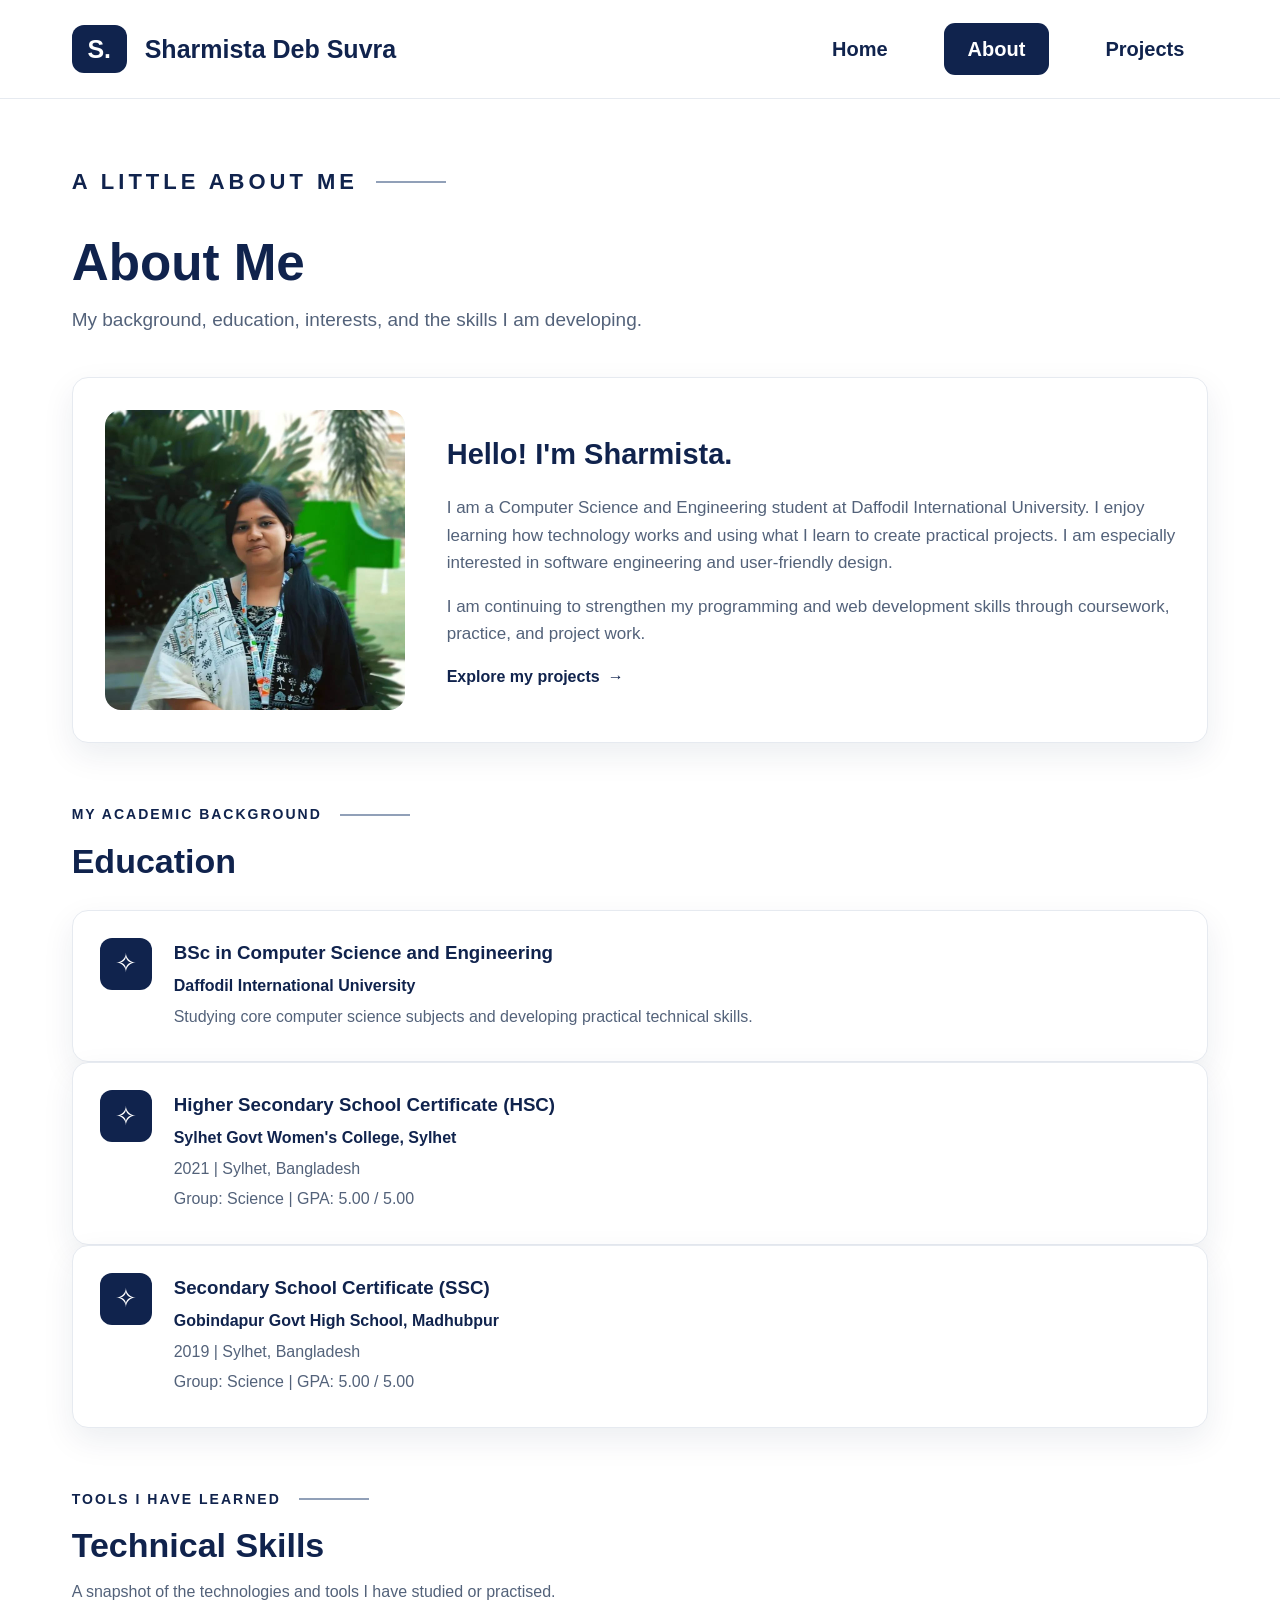
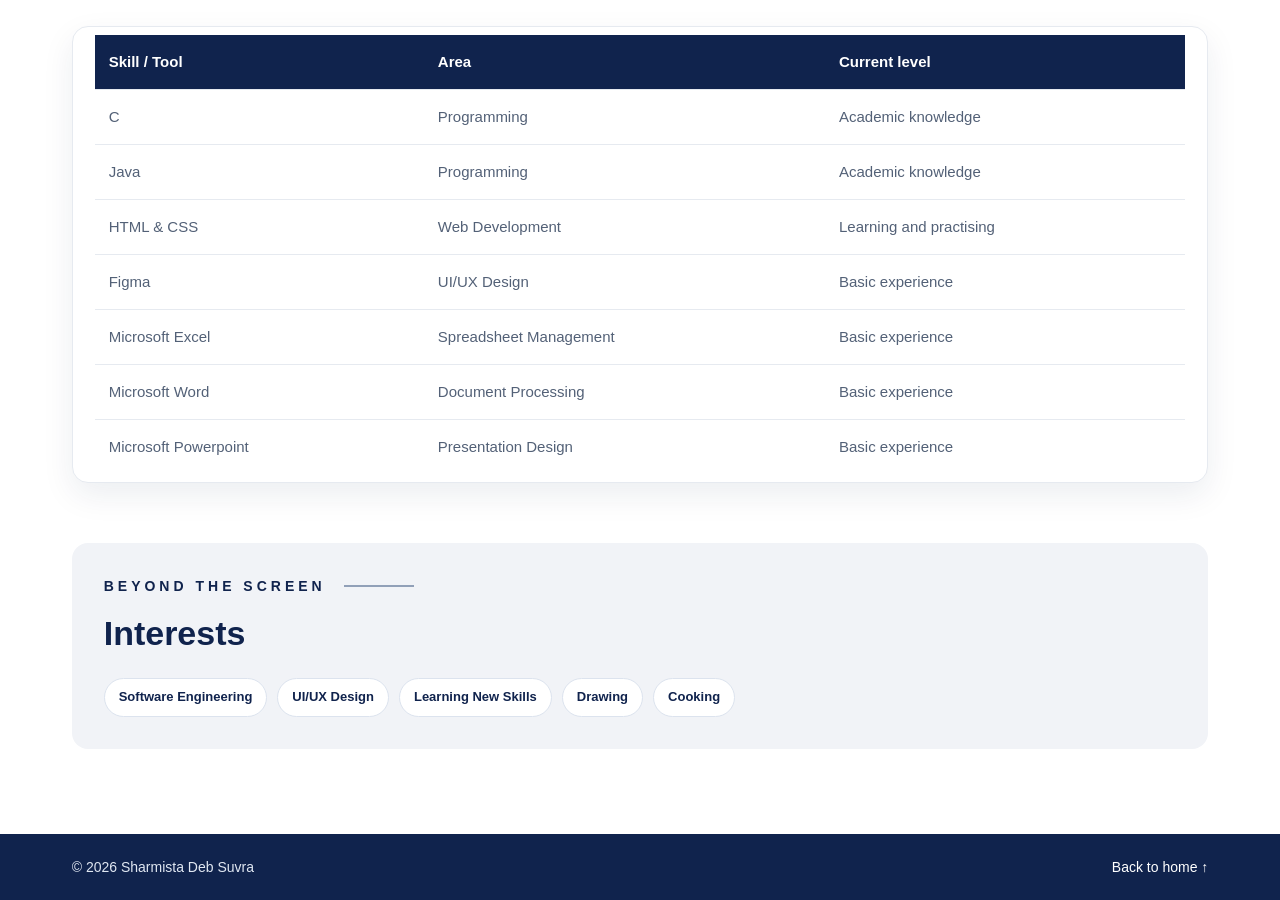
==== about.html @ dc6d581b "Add files via upload" ====
<!DOCTYPE html>
<html lang="en">
<head>
    <meta charset="UTF-8">
    <meta name="viewport" content="width=device-width, initial-scale=1.0">
    <meta name="description" content="Learn about Sharmista Deb Suvra, her education and technical skills.">
    <title>About | Sharmista Deb Suvra</title>
    <link rel="stylesheet" href="./style.css">
</head>
<body>
    <header class="site-header">
        <nav class="navbar container" aria-label="Main navigation">
            <a class="brand" href="index.html" aria-label="Sharmista Deb Suvra home">
                <span class="brand-mark">S.</span><span>Sharmista Deb Suvra</span>
            </a>
            <ul class="nav-links">
                <li><a href="index.html">Home</a></li>
                <li><a class="active" href="about.html" aria-current="page">About</a></li>
                <li><a href="projects.html">Projects</a></li>
            </ul>
            <!-- <a class="nav-contact" href="projects.html#contact">Contact Me <span aria-hidden="true">↗</span></a> -->
        </nav>
    </header>

    <main class="page-main container">
        <section class="page-heading">
            <p class="eyebrow">A LITTLE ABOUT ME <span></span></p>
            <h1>About Me</h1>
            <p>My background, education, interests, and the skills I am developing.</p>
        </section>

        <section class="about-intro content-card">
            <div class="about-photo-wrap"><img src="./profile.jpeg" alt="Sharmista Deb Suvra"></div>
            <div>
                <h2>Hello! I'm Sharmista.</h2>
                <p>
                    I am a Computer Science and Engineering student at Daffodil International
                    University. I enjoy learning how technology works and using what I learn to
                    create practical projects. I am especially interested in software engineering
                    and user-friendly design.
                </p>
                <p>
                    I am continuing to strengthen my programming and web development skills
                    through coursework, practice, and project work.
                </p>
                <a class="text-link" href="projects.html">Explore my projects <span aria-hidden="true">→</span></a>
            </div>
        </section>

        <section class="section-block">
            <div class="section-title">
                <p class="eyebrow">MY ACADEMIC BACKGROUND <span></span></p>
                <h2>Education</h2>
            </div>
            <article class="education-card content-card">
                <div class="education-icon" aria-hidden="true">✧</div>
                <div>
                    <h3>BSc in Computer Science and Engineering</h3>
                    <p class="muted">Daffodil International University</p>
                    <p>Studying core computer science subjects and developing practical technical skills.</p>
                </div>
            </article>
            <article class="education-card content-card">
    <div class="education-icon" aria-hidden="true">✧</div>
    <div>
        <h3>Higher Secondary School Certificate (HSC)</h3>
        <p class="muted">Sylhet Govt Women's College, Sylhet</p>
        <p>2021 | Sylhet, Bangladesh</p>
        <p>Group: Science | GPA: 5.00 / 5.00</p>
    </div>
</article>
<article class="education-card content-card">
    <div class="education-icon" aria-hidden="true">✧</div>
    <div>
        <h3>Secondary School Certificate (SSC)</h3>
        <p class="muted">Gobindapur Govt High School, Madhubpur</p>
        <p>2019 | Sylhet, Bangladesh</p>
        <p>Group: Science | GPA: 5.00 / 5.00</p>
    </div>
</article>
        </section>

        <section class="section-block">
            <div class="section-title">
                <p class="eyebrow">TOOLS I HAVE LEARNED <span></span></p>
                <h2>Technical Skills</h2>
                <p class="section-description">A snapshot of the technologies and tools I have studied or practised.</p>
            </div>
            <div class="table-wrap content-card">
                <table>
                    <thead>
                        <tr><th scope="col">Skill / Tool</th><th scope="col">Area</th><th scope="col">Current level</th></tr>
                    </thead>
                    <tbody>
                        <tr><td>C</td><td>Programming</td><td>Academic knowledge</td></tr>
                        <tr><td>Java</td><td>Programming</td><td>Academic knowledge</td></tr>
                        <tr><td>HTML &amp; CSS</td><td>Web Development</td><td>Learning and practising</td></tr>
                        <tr><td>Figma</td><td>UI/UX Design</td><td>Basic experience</td></tr>
                        <tr><td>Microsoft Excel </td><td>Spreadsheet Management</td><td>Basic experience</td></tr>
                        <tr><td>Microsoft Word</td><td>Document Processing</td><td>Basic experience</td></tr>
                        <tr><td>Microsoft Powerpoint</td><td>Presentation Design</td><td>Basic experience</td></tr>
                    </tbody>
                </table>
            </div>
        </section>

        <section class="interests-panel">
            <p class="eyebrow">BEYOND THE SCREEN <span></span></p>
            <h2>Interests</h2>
            <div class="interest-list">
                <span>Software Engineering</span><span>UI/UX Design</span><span>Learning New Skills</span><span>Drawing</span><span>Cooking</span>
            </div>
        </section>
    </main>

    <footer class="site-footer">
        <div class="container footer-inner"><p>© 2026 Sharmista Deb Suvra</p><p><a href="index.html">Back to home ↑</a></p></div>
    </footer>
</body>
</html>
---- style.css ----
/* SHARMISTA DEB SUVRA - PORTFOLIO | HTML + CSS ONLY */
:root {
    --navy: #10234d;
    --navy-dark: #0b1d42;
    --ink: #17243b;
    --muted: #53627a;
    --line: #e6eaf0;
    --soft: #f1f3f7;
    --white: #fff;
    --shadow: 0 12px 32px rgba(16, 35, 77, .08);
}

* { box-sizing: border-box; }
html { scroll-behavior: smooth; }
body {
    margin: 0;
    color: var(--ink);
    background: var(--white);
    font-family: Arial, Helvetica, sans-serif;
    line-height: 1.6;
}
a { color: inherit; }
.container { width: min(1508px, calc(100% - 11.2%)); margin-inline: auto; }

/* Header */
.site-header {
    position: relative;
    z-index: 5;
    background: #fff;
    border-bottom: 1px solid var(--line);
}
.navbar {
    min-height: 98px;
    display: flex;
    align-items: center;
    justify-content: space-between;
    gap: 28px;
}
.brand {
    display: inline-flex;
    align-items: center;
    gap: 18px;
    color: var(--navy);
    text-decoration: none;
    font-size: 25px;
    font-weight: 700;
    white-space: nowrap;
}
.brand-mark {
    display: grid;
    place-items: center;
    width: 55px;
    height: 48px;
    border-radius: 12px;
    color: white;
    background: var(--navy);
    font-size: 25px;
}
.nav-links {
    display: flex;
    align-items: center;
    gap: 32px;
    padding: 0;
    margin: 0;
    list-style: none;
}
.nav-links a {
    display: inline-block;
    padding: 10px 24px;
    border-radius: 11px;
    color: var(--navy);
    text-decoration: none;
    font-size: 20px;
    font-weight: 700;
    transition: background .2s ease, color .2s ease;
}
.nav-links a:hover, .nav-links a.active { color: white; background: var(--navy); }
.nav-contact {
    padding: 13px 25px;
    border: 2px solid var(--navy);
    border-radius: 12px;
    color: var(--navy);
    text-decoration: none;
    font-size: 19px;
    font-weight: 700;
}
.nav-contact:hover { color: white; background: var(--navy); }

/* Homepage hero - text left, circular portrait right */
.hero {
    min-height: 755px;
    display: grid;
    grid-template-columns: 1.12fr .88fr;
    align-items: center;
    gap: 55px;
    padding-block: 65px 75px;
}
.hero-copy { max-width: 790px; }
.eyebrow {
    display: flex;
    align-items: center;
    gap: 18px;
    margin: 0 0 35px;
    color: var(--navy);
    font-size: 22px;
    font-weight: 800;
    letter-spacing: 4px;
}
.eyebrow span { display: inline-block; width: 70px; height: 2px; background: #91a0b8; }
.hero h1 {
    margin: 0;
    color: var(--navy);
    font-size: clamp(42px, 4.3vw, 70px);
    line-height: 1.12;
    letter-spacing: -1.8px;
}
.hero h2 {
    margin: 18px 0 26px;
    color: var(--navy);
    font-size: clamp(23px, 2.2vw, 32px);
    font-weight: 500;
}
.separator { color: #8794a9; }
.hero-description {
    max-width: 750px;
    margin: 0;
    color: #465873;
    font-size: 23px;
    line-height: 1.72;
}
.hero-actions { display: flex; flex-wrap: wrap; gap: 23px; margin-top: 43px; }
.button {
    display: inline-flex;
    justify-content: center;
    align-items: center;
    gap: 9px;
    min-height: 64px;
    padding: 15px 29px;
    border: 2px solid var(--navy);
    border-radius: 12px;
    font: inherit;
    font-size: 20px;
    font-weight: 700;
    text-decoration: none;
    cursor: pointer;
    transition: transform .2s ease, background .2s ease;
}
.button:hover { transform: translateY(-2px); }
.button-primary { color: white; background: var(--navy); }
.button-primary:hover { background: #1b3975; }
.button-outline { color: var(--navy); background: white; }
.button-outline:hover { background: #f3f6fb; }
.social-links { display: flex; align-items: center; gap: 25px; margin-top: 35px; }
.social-links a {
    display: inline-grid;
    place-items: center;
    min-width: 28px;
    min-height: 30px;
    color: var(--navy);
    text-decoration: none;
    font-size: 23px;
    font-weight: 800;
}
.social-links a:hover { opacity: .65; }
.small-note { display: none; }
.hero-visual { position: relative; min-height: 590px; display: grid; place-items: center; }
.portrait-shape { display: none; }
.profile-photo {
    position: relative;
    z-index: 1;
    display: block;
    width: min(100%, 570px);
    aspect-ratio: 1 / 1;
    height: auto;
    object-fit: cover;
    object-position: center center;
    border: 0;
    border-radius: 50%;
    box-shadow: none;
}
.spark { position: absolute; z-index: 2; color: var(--navy); font-size: 0; }
.spark-one {
    top: 34px;
    right: 0;
    width: 48px;
    height: 65px;
    background: repeating-linear-gradient(78deg, transparent 0 8px, var(--navy) 9px 12px, transparent 13px 21px);
    transform: rotate(-8deg);
}
.spark-two { display: none; }

/* Three focus cards under the homepage hero */
.focus-section { padding: 38px 0; background: linear-gradient(180deg, #f1f2f5, #e7e9ee); }
.focus-grid { display: grid; grid-template-columns: repeat(3, 1fr); gap: 22px; }
.focus-card {
    display: flex;
    align-items: center;
    gap: 22px;
    min-height: 135px;
    padding: 24px 25px;
    border: 1px solid #e3e6ec;
    border-radius: 13px;
    background: rgba(255,255,255,.58);
}
.focus-icon { flex: 0 0 44px; color: var(--navy); font-size: 38px; line-height: 1.2; text-align: center; }
.focus-card h3 { margin: 0 0 7px; color: var(--navy); font-size: 18px; }
.focus-card p { margin: 0; color: #4d5b70; font-size: 15px; line-height: 1.55; }
.home-cta { padding-block: 75px; text-align: center; }
.home-cta .eyebrow { justify-content: center; }
.home-cta h2 { margin: 0 0 8px; color: var(--navy); font-size: 32px; }
.home-cta > p:not(.eyebrow) { color: var(--muted); }
.text-link { display: inline-flex; gap: 8px; color: var(--navy); font-weight: 700; text-decoration: none; }
.text-link:hover { text-decoration: underline; }

/* Shared About and Projects page layout */
.page-main { padding-block: 65px 85px; }
.page-heading { max-width: 850px; margin-bottom: 42px; }
.page-heading h1 { margin: 0 0 12px; color: var(--navy); font-size: clamp(40px, 4vw, 54px); line-height: 1.15; }
.page-heading > p:last-child { margin: 0; color: var(--muted); font-size: 19px; }
.content-card { border: 1px solid var(--line); border-radius: 16px; background: white; box-shadow: var(--shadow); }
.about-intro { display: grid; grid-template-columns: 300px 1fr; align-items: center; gap: 42px; padding: 32px; }
.about-photo-wrap { overflow: hidden; height: 300px; border-radius: 16px; background: var(--soft); }
.about-photo-wrap img { width: 100%; height: 100%; object-fit: cover; object-position: center 35%; }
.about-intro h2 { margin: 0 0 12px; color: var(--navy); font-size: 29px; }
.about-intro p { color: var(--muted); font-size: 17px; }
.section-block { margin-top: 60px; }
.section-title { margin-bottom: 22px; }
.section-title .eyebrow { margin-bottom: 8px; font-size: 14px; letter-spacing: 2px; }
.section-title h2, .interests-panel h2 { margin: 0; color: var(--navy); font-size: 34px; }
.section-description { margin: 6px 0 0; color: var(--muted); }
.education-card { display: flex; align-items: flex-start; gap: 22px; padding: 27px; }
.education-icon { display: grid; place-items: center; flex: 0 0 52px; height: 52px; border-radius: 12px; color: white; background: var(--navy); font-size: 26px; }
.education-card h3 { margin: 0 0 4px; color: var(--navy); }
.education-card p { margin: 5px 0; color: var(--muted); }
.education-card .muted { color: var(--navy); font-weight: 700; }
.table-wrap { overflow-x: auto; padding: 8px 22px; }
table { width: 100%; border-collapse: collapse; text-align: left; }
th, td { padding: 15px 14px; border-bottom: 1px solid var(--line); }
th { color: white; background: var(--navy); font-size: 15px; }
td { color: #536177; font-size: 15px; }
tbody tr:last-child td { border-bottom: 0; }
.interests-panel { margin-top: 60px; padding: 32px; border-radius: 16px; background: var(--soft); }
.interests-panel .eyebrow { margin-bottom: 8px; font-size: 14px; }
.interest-list, .tag-list { display: flex; flex-wrap: wrap; gap: 10px; margin-top: 18px; }
.interest-list span, .tag-list span { padding: 8px 14px; border: 1px solid #dce3ee; border-radius: 30px; color: var(--navy); background: white; font-size: 13px; font-weight: 700; }

/* Projects and contact */
.projects-grid { display: grid; grid-template-columns: repeat(3, 1fr); gap: 22px; }
.project-card { position: relative; min-height: 330px; padding: 28px; }
.project-number { color: #c5d1e1; font-size: 40px; font-weight: 800; line-height: 1; }
.project-type { margin: 20px 0 8px; color: var(--navy); font-size: 11px; font-weight: 800; letter-spacing: 1px; }
.project-card h2 { margin: 0 0 13px; color: var(--navy); font-size: 22px; line-height: 1.35; }
.project-card > p:not(.project-type):not(.project-status) { color: var(--muted); font-size: 15px; }
.project-status { margin-top: 19px; color: var(--navy); font-size: 13px; font-weight: 700; }
.tag-list { margin-top: 16px; }
.tag-list span { padding: 6px 10px; font-size: 12px; background: var(--soft); }
.contact-section { display: grid; grid-template-columns: .8fr 1.2fr; align-items: start; gap: 50px; margin-top: 82px; padding-top: 62px; border-top: 1px solid var(--line); }
.contact-copy h2 { margin: 0 0 12px; color: var(--navy); font-size: 38px; }
.contact-copy > p:not(.eyebrow) { color: var(--muted); }
.contact-hint { padding: 14px 16px; border-left: 3px solid #9db2d0; background: var(--soft); font-size: 13px; }
.contact-form { display: flex; flex-direction: column; gap: 10px; padding: 28px; }
.contact-form > label, .contact-form legend { color: var(--navy); font-size: 14px; font-weight: 700; }
.contact-form input:not([type="radio"]):not([type="checkbox"]), .contact-form select, .contact-form textarea { width: 100%; padding: 13px 14px; border: 1px solid #d9e1ec; border-radius: 8px; color: var(--ink); background: white; font: inherit; font-size: 14px; }
.contact-form input:focus, .contact-form select:focus, .contact-form textarea:focus { outline: 2px solid #b7c9e2; border-color: var(--navy); }
.contact-form fieldset { display: flex; flex-wrap: wrap; gap: 16px; margin: 8px 0; padding: 13px; border: 1px solid var(--line); border-radius: 8px; }
.contact-form legend { padding: 0 5px; }
.choice-label { display: inline-flex; align-items: center; gap: 7px; color: var(--muted); font-size: 13px; }
.choice-label input { accent-color: var(--navy); }
.consent-label { margin: 5px 0 9px; }
.contact-form button { align-self: flex-start; }

/* Footer */
.site-footer { color: #e0e7f2; background: var(--navy); }
.footer-inner { display: flex; justify-content: space-between; gap: 20px; padding-block: 22px; font-size: 14px; }
.footer-inner p { margin: 0; }
.footer-inner a { color: white; text-decoration: none; }
.footer-inner a:hover { text-decoration: underline; }

/* Tablet */
@media (max-width: 1050px) {
    .container { width: min(100% - 64px, 900px); }
    .navbar { min-height: 84px; }
    .brand { font-size: 19px; gap: 11px; }
    .brand-mark { width: 43px; height: 42px; font-size: 20px; }
    .nav-links { gap: 8px; }
    .nav-links a { padding: 9px 13px; font-size: 15px; }
    .nav-contact { padding: 10px 14px; font-size: 15px; }
    .hero { min-height: 650px; grid-template-columns: 1.05fr .95fr; gap: 25px; }
    .hero-description { font-size: 18px; }
    .hero-visual { min-height: 430px; }
    .profile-photo { width: min(100%, 430px); }
    .focus-grid, .projects-grid { gap: 14px; }
    .focus-card { padding: 18px; }
}

/* Mobile */
@media (max-width: 650px) {
    .container { width: calc(100% - 36px); }
    .navbar { min-height: auto; flex-wrap: wrap; justify-content: center; gap: 12px; padding-block: 14px; }
    .brand { width: 100%; justify-content: center; font-size: 17px; }
    .brand-mark { width: 36px; height: 36px; border-radius: 9px; font-size: 17px; }
    .nav-links { justify-content: center; gap: 3px; }
    .nav-links a { padding: 8px 12px; font-size: 13px; }
    .nav-contact { display: none; }
    .hero { min-height: auto; grid-template-columns: 1fr; gap: 20px; padding-block: 52px 40px; text-align: center; }
    .hero-copy { margin-inline: auto; }
    .eyebrow, .hero-actions, .social-links { justify-content: center; }
    .eyebrow { margin-bottom: 22px; font-size: 13px; letter-spacing: 2px; }
    .hero h1 { font-size: clamp(35px, 10vw, 48px); letter-spacing: -1px; }
    .hero h2 { margin: 12px 0 17px; font-size: 19px; }
    .hero-description { font-size: 15px; line-height: 1.7; }
    .hero-actions { gap: 10px; margin-top: 24px; }
    .button { min-height: 47px; padding: 10px 15px; font-size: 14px; }
    .social-links { margin-top: 20px; }
    .social-links a { font-size: 17px; }
    .hero-visual { min-height: auto; margin-top: 10px; }
    .profile-photo { width: min(78vw, 330px); }
    .spark-one { top: 0; right: 7%; transform: scale(.75) rotate(-8deg); }
    .focus-section { padding: 25px 0; }
    .focus-grid, .projects-grid { grid-template-columns: 1fr; }
    .focus-card { min-height: auto; }
    .home-cta { padding-block: 50px; }
    .page-main { padding-block: 42px 60px; }
    .page-heading h1 { font-size: 38px; }
    .page-heading > p:last-child { font-size: 15px; }
    .about-intro { grid-template-columns: 1fr; padding: 20px; }
    .about-photo-wrap { width: min(100%, 260px); height: 250px; margin-inline: auto; }
    .about-intro h2 { font-size: 23px; }
    .section-block, .interests-panel { margin-top: 42px; }
    .education-card { padding: 18px; }
    .table-wrap { padding: 5px 10px; }
    th, td { padding: 10px 8px; font-size: 12px; }
    .contact-section { grid-template-columns: 1fr; gap: 22px; margin-top: 55px; padding-top: 40px; }
    .contact-form { padding: 19px; }
    .footer-inner { flex-direction: column; align-items: center; text-align: center; gap: 5px; }
}
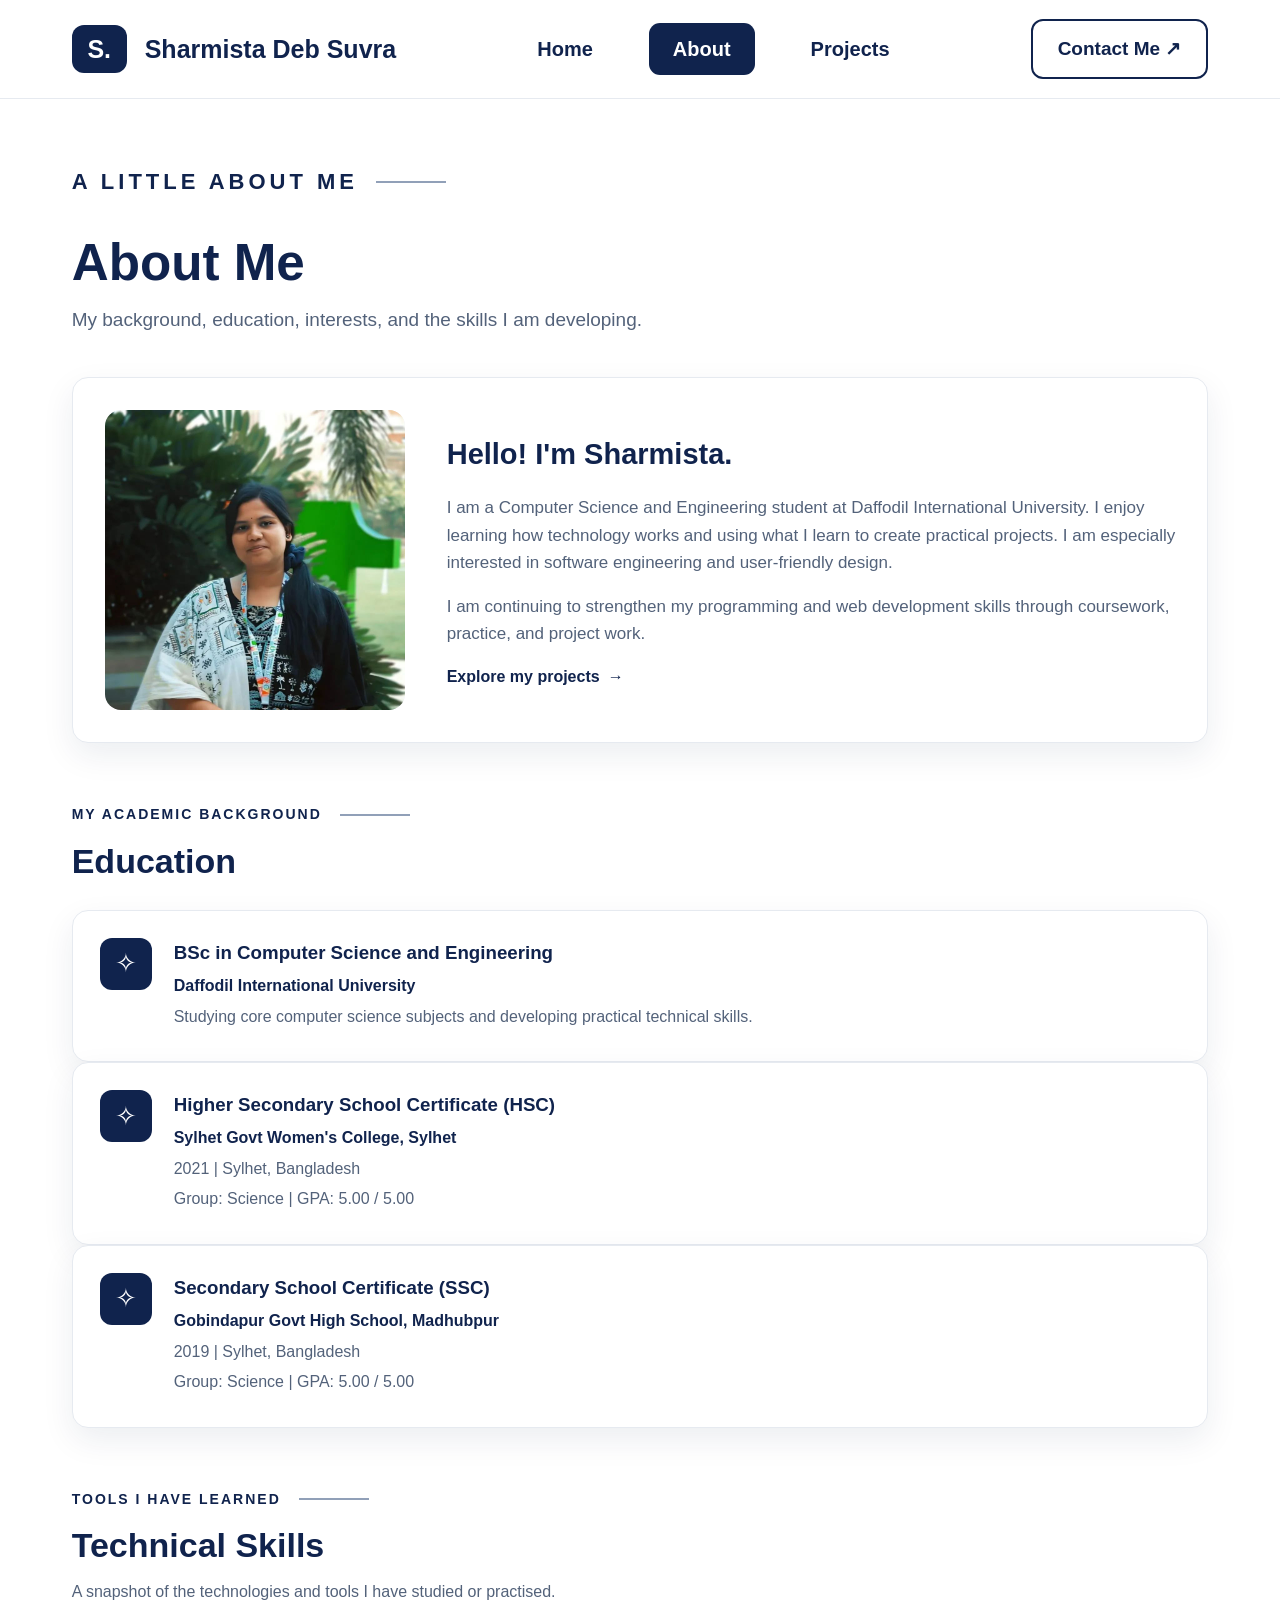
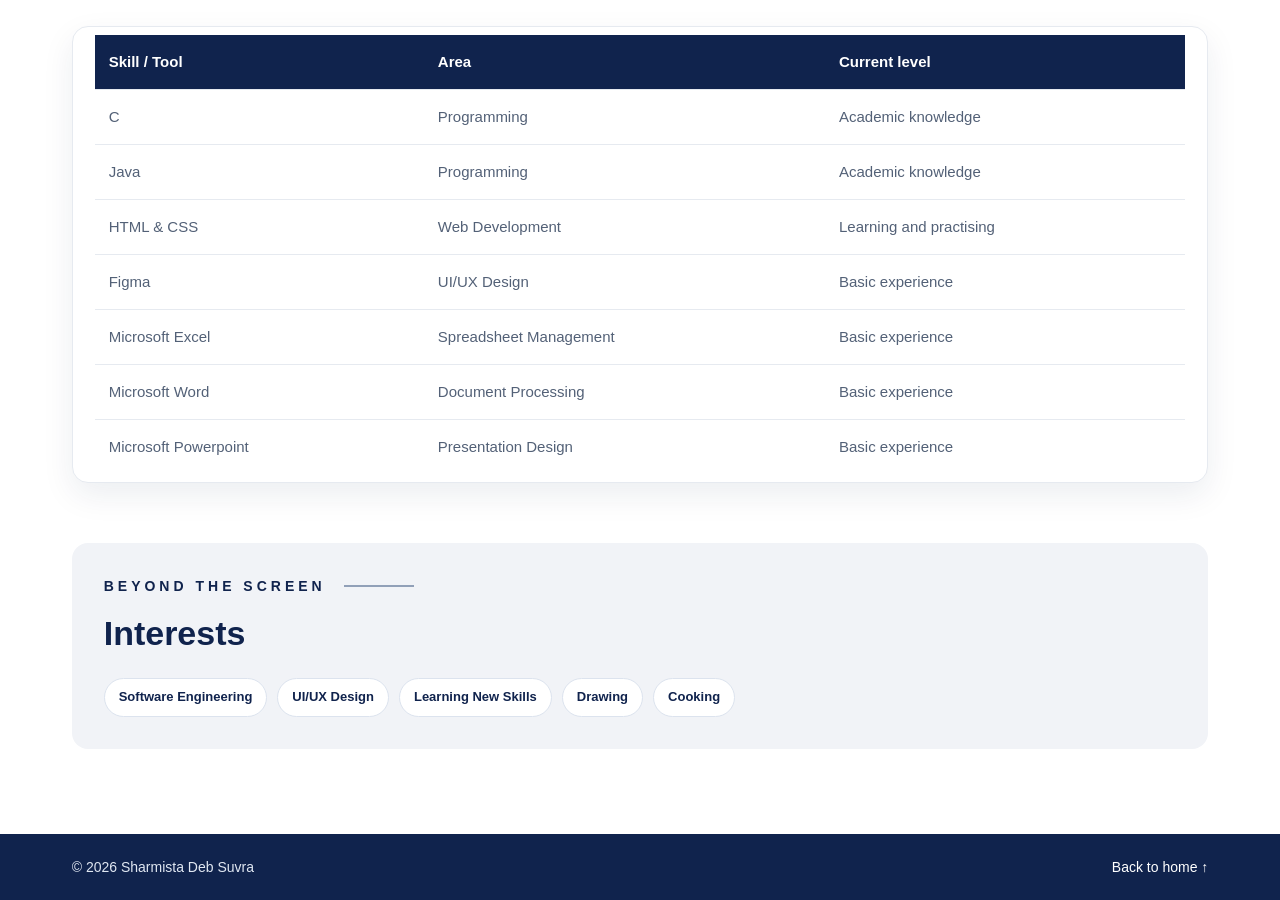
==== commit 4b8d7edd: "Add files via upload" ====
--- a/about.html
+++ b/about.html
@@ -18,7 +18,7 @@
                 <li><a class="active" href="about.html" aria-current="page">About</a></li>
                 <li><a href="projects.html">Projects</a></li>
             </ul>
-            <!-- <a class="nav-contact" href="projects.html#contact">Contact Me <span aria-hidden="true">↗</span></a> -->
+            <a class="nav-contact" href="projects.html#contact">Contact Me <span aria-hidden="true">↗</span></a>
         </nav>
     </header>
 
